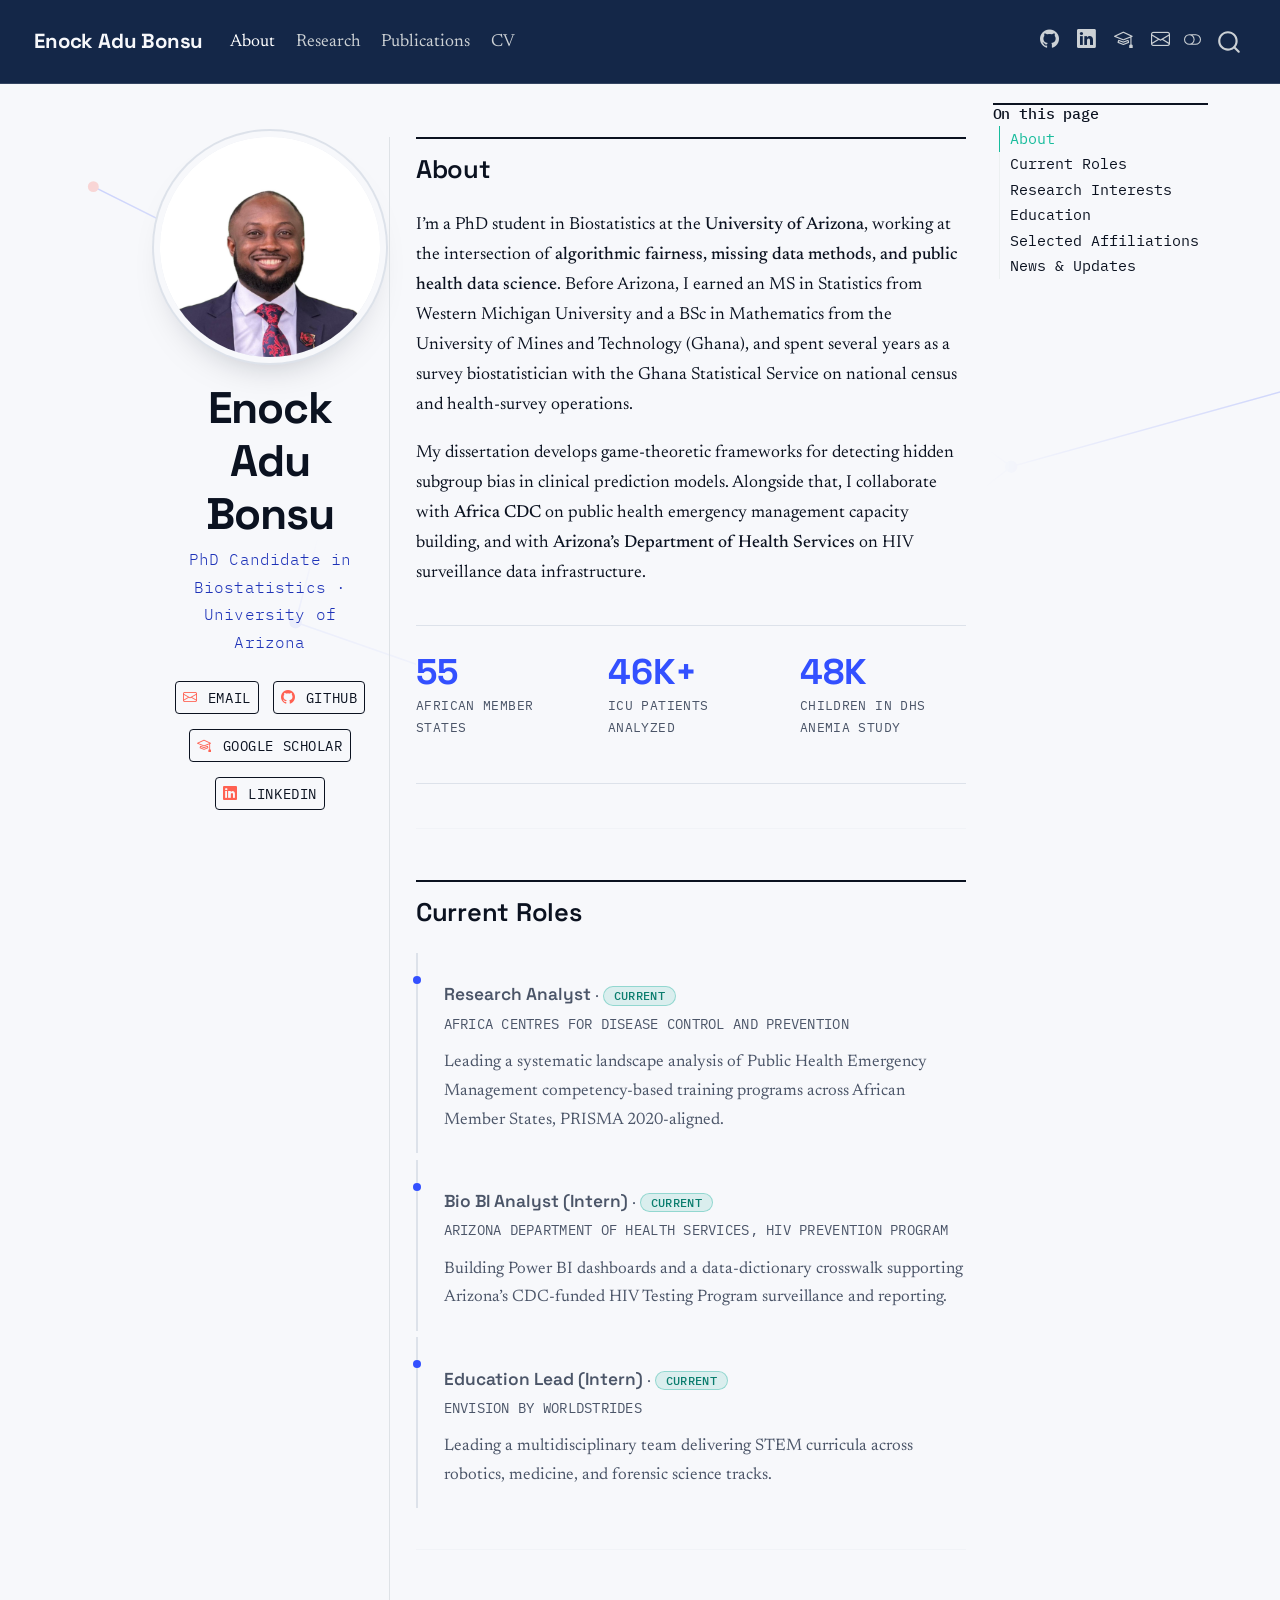
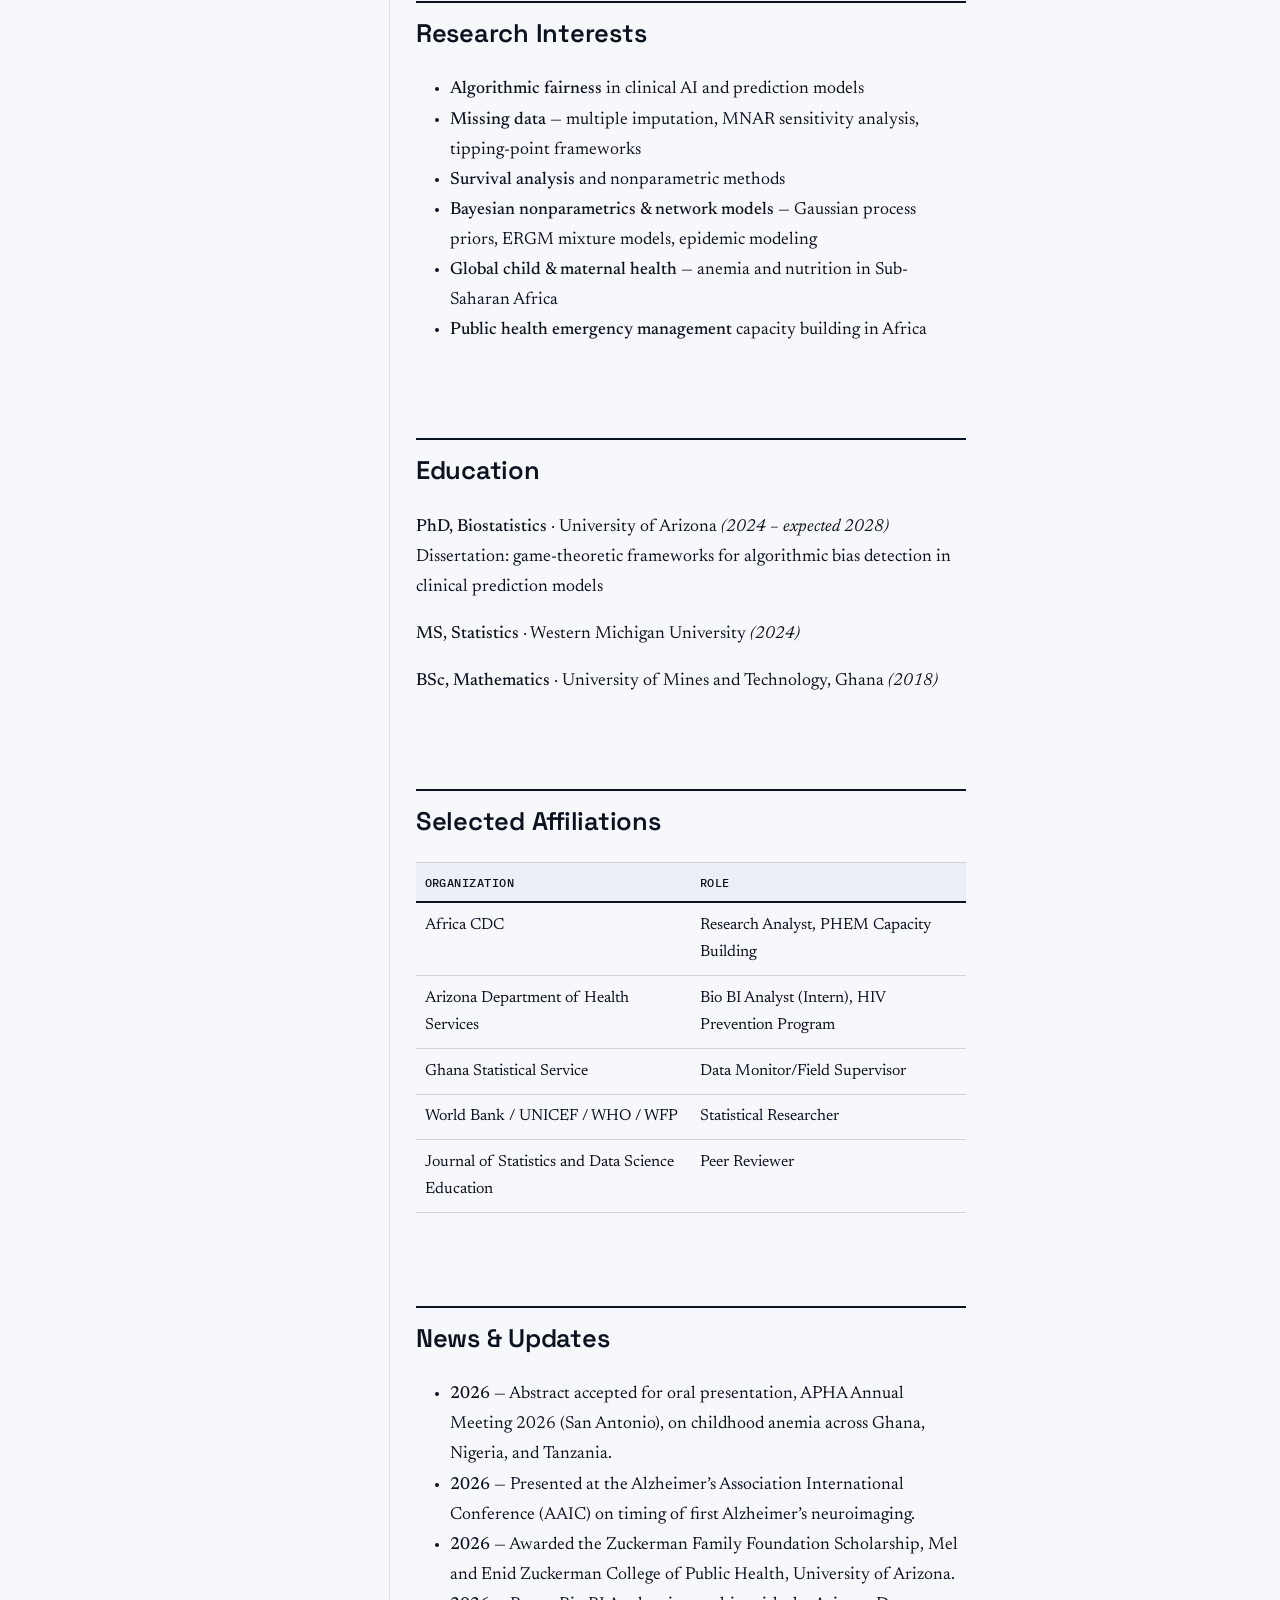
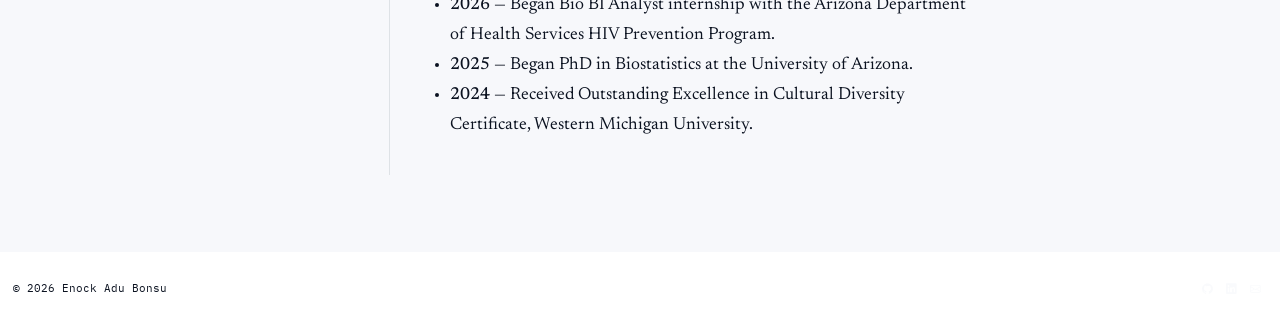
==== docs/index.html @ e566363c "Initial commit" ====
<!DOCTYPE html>
<html xmlns="http://www.w3.org/1999/xhtml" lang="en" xml:lang="en"><head>

<meta charset="utf-8">
<meta name="generator" content="quarto-1.8.25">

<meta name="viewport" content="width=device-width, initial-scale=1.0, user-scalable=yes">


<title>Enock Adu Bonsu</title>
<style>
code{white-space: pre-wrap;}
span.smallcaps{font-variant: small-caps;}
div.columns{display: flex; gap: min(4vw, 1.5em);}
div.column{flex: auto; overflow-x: auto;}
div.hanging-indent{margin-left: 1.5em; text-indent: -1.5em;}
ul.task-list{list-style: none;}
ul.task-list li input[type="checkbox"] {
  width: 0.8em;
  margin: 0 0.8em 0.2em -1em; /* quarto-specific, see https://github.com/quarto-dev/quarto-cli/issues/4556 */ 
  vertical-align: middle;
}
</style>


<script src="site_libs/quarto-nav/quarto-nav.js"></script>
<script src="site_libs/quarto-nav/headroom.min.js"></script>
<script src="site_libs/clipboard/clipboard.min.js"></script>
<script src="site_libs/quarto-search/autocomplete.umd.js"></script>
<script src="site_libs/quarto-search/fuse.min.js"></script>
<script src="site_libs/quarto-search/quarto-search.js"></script>
<meta name="quarto:offset" content="./">
<link href="./assets/favicon.png" rel="icon" type="image/png">
<script src="site_libs/quarto-html/quarto.js" type="module"></script>
<script src="site_libs/quarto-html/tabsets/tabsets.js" type="module"></script>
<script src="site_libs/quarto-html/axe/axe-check.js" type="module"></script>
<script src="site_libs/quarto-html/popper.min.js"></script>
<script src="site_libs/quarto-html/tippy.umd.min.js"></script>
<link href="site_libs/quarto-html/tippy.css" rel="stylesheet">
<link href="site_libs/quarto-html/quarto-syntax-highlighting-065a5179aebd64318d7ea99d77b64a9e.css" rel="stylesheet" class="quarto-color-scheme" id="quarto-text-highlighting-styles">
<link href="site_libs/quarto-html/quarto-syntax-highlighting-dark-969ddfa49e00a70eb3423444dbc81f6c.css" rel="stylesheet" class="quarto-color-scheme quarto-color-alternate" id="quarto-text-highlighting-styles">
<link href="site_libs/quarto-html/quarto-syntax-highlighting-065a5179aebd64318d7ea99d77b64a9e.css" rel="stylesheet" class="quarto-color-scheme-extra" id="quarto-text-highlighting-styles">
<script src="site_libs/bootstrap/bootstrap.min.js"></script>
<link href="site_libs/bootstrap/bootstrap-icons.css" rel="stylesheet">
<link href="site_libs/bootstrap/bootstrap-7c8793e99a21e081e2bb8d69993efb75.min.css" rel="stylesheet" append-hash="true" class="quarto-color-scheme" id="quarto-bootstrap" data-mode="light">
<link href="site_libs/bootstrap/bootstrap-dark-6c9d4b6e8397689ef559897df4fbe577.min.css" rel="stylesheet" append-hash="true" class="quarto-color-scheme quarto-color-alternate" id="quarto-bootstrap" data-mode="dark">
<link href="site_libs/bootstrap/bootstrap-7c8793e99a21e081e2bb8d69993efb75.min.css" rel="stylesheet" append-hash="true" class="quarto-color-scheme-extra" id="quarto-bootstrap" data-mode="light">
<script id="quarto-search-options" type="application/json">{
  "location": "navbar",
  "copy-button": false,
  "collapse-after": 3,
  "panel-placement": "end",
  "type": "overlay",
  "limit": 50,
  "keyboard-shortcut": [
    "f",
    "/",
    "s"
  ],
  "show-item-context": false,
  "language": {
    "search-no-results-text": "No results",
    "search-matching-documents-text": "matching documents",
    "search-copy-link-title": "Copy link to search",
    "search-hide-matches-text": "Hide additional matches",
    "search-more-match-text": "more match in this document",
    "search-more-matches-text": "more matches in this document",
    "search-clear-button-title": "Clear",
    "search-text-placeholder": "",
    "search-detached-cancel-button-title": "Cancel",
    "search-submit-button-title": "Submit",
    "search-label": "Search"
  }
}</script>


<link rel="stylesheet" href="styles.css">
</head>

<body class="nav-fixed quarto-light"><script id="quarto-html-before-body" type="application/javascript">
    const toggleBodyColorMode = (bsSheetEl) => {
      const mode = bsSheetEl.getAttribute("data-mode");
      const bodyEl = window.document.querySelector("body");
      if (mode === "dark") {
        bodyEl.classList.add("quarto-dark");
        bodyEl.classList.remove("quarto-light");
      } else {
        bodyEl.classList.add("quarto-light");
        bodyEl.classList.remove("quarto-dark");
      }
    }
    const toggleBodyColorPrimary = () => {
      const bsSheetEl = window.document.querySelector("link#quarto-bootstrap:not([rel=disabled-stylesheet])");
      if (bsSheetEl) {
        toggleBodyColorMode(bsSheetEl);
      }
    }
    const setColorSchemeToggle = (alternate) => {
      const toggles = window.document.querySelectorAll('.quarto-color-scheme-toggle');
      for (let i=0; i < toggles.length; i++) {
        const toggle = toggles[i];
        if (toggle) {
          if (alternate) {
            toggle.classList.add("alternate");
          } else {
            toggle.classList.remove("alternate");
          }
        }
      }
    };
    const toggleColorMode = (alternate) => {
      // Switch the stylesheets
      const primaryStylesheets = window.document.querySelectorAll('link.quarto-color-scheme:not(.quarto-color-alternate)');
      const alternateStylesheets = window.document.querySelectorAll('link.quarto-color-scheme.quarto-color-alternate');
      manageTransitions('#quarto-margin-sidebar .nav-link', false);
      if (alternate) {
        // note: dark is layered on light, we don't disable primary!
        enableStylesheet(alternateStylesheets);
        for (const sheetNode of alternateStylesheets) {
          if (sheetNode.id === "quarto-bootstrap") {
            toggleBodyColorMode(sheetNode);
          }
        }
      } else {
        disableStylesheet(alternateStylesheets);
        enableStylesheet(primaryStylesheets)
        toggleBodyColorPrimary();
      }
      manageTransitions('#quarto-margin-sidebar .nav-link', true);
      // Switch the toggles
      setColorSchemeToggle(alternate)
      // Hack to workaround the fact that safari doesn't
      // properly recolor the scrollbar when toggling (#1455)
      if (navigator.userAgent.indexOf('Safari') > 0 && navigator.userAgent.indexOf('Chrome') == -1) {
        manageTransitions("body", false);
        window.scrollTo(0, 1);
        setTimeout(() => {
          window.scrollTo(0, 0);
          manageTransitions("body", true);
        }, 40);
      }
    }
    const disableStylesheet = (stylesheets) => {
      for (let i=0; i < stylesheets.length; i++) {
        const stylesheet = stylesheets[i];
        stylesheet.rel = 'disabled-stylesheet';
      }
    }
    const enableStylesheet = (stylesheets) => {
      for (let i=0; i < stylesheets.length; i++) {
        const stylesheet = stylesheets[i];
        if(stylesheet.rel !== 'stylesheet') { // for Chrome, which will still FOUC without this check
          stylesheet.rel = 'stylesheet';
        }
      }
    }
    const manageTransitions = (selector, allowTransitions) => {
      const els = window.document.querySelectorAll(selector);
      for (let i=0; i < els.length; i++) {
        const el = els[i];
        if (allowTransitions) {
          el.classList.remove('notransition');
        } else {
          el.classList.add('notransition');
        }
      }
    }
    const isFileUrl = () => {
      return window.location.protocol === 'file:';
    }
    const hasAlternateSentinel = () => {
      let styleSentinel = getColorSchemeSentinel();
      if (styleSentinel !== null) {
        return styleSentinel === "alternate";
      } else {
        return false;
      }
    }
    const setStyleSentinel = (alternate) => {
      const value = alternate ? "alternate" : "default";
      if (!isFileUrl()) {
        window.localStorage.setItem("quarto-color-scheme", value);
      } else {
        localAlternateSentinel = value;
      }
    }
    const getColorSchemeSentinel = () => {
      if (!isFileUrl()) {
        const storageValue = window.localStorage.getItem("quarto-color-scheme");
        return storageValue != null ? storageValue : localAlternateSentinel;
      } else {
        return localAlternateSentinel;
      }
    }
    const toggleGiscusIfUsed = (isAlternate, darkModeDefault) => {
      const baseTheme = document.querySelector('#giscus-base-theme')?.value ?? 'light';
      const alternateTheme = document.querySelector('#giscus-alt-theme')?.value ?? 'dark';
      let newTheme = '';
      if(authorPrefersDark) {
        newTheme = isAlternate ? baseTheme : alternateTheme;
      } else {
        newTheme = isAlternate ? alternateTheme : baseTheme;
      }
      const changeGiscusTheme = () => {
        // From: https://github.com/giscus/giscus/issues/336
        const sendMessage = (message) => {
          const iframe = document.querySelector('iframe.giscus-frame');
          if (!iframe) return;
          iframe.contentWindow.postMessage({ giscus: message }, 'https://giscus.app');
        }
        sendMessage({
          setConfig: {
            theme: newTheme
          }
        });
      }
      const isGiscussLoaded = window.document.querySelector('iframe.giscus-frame') !== null;
      if (isGiscussLoaded) {
        changeGiscusTheme();
      }
    };
    const authorPrefersDark = false;
    const darkModeDefault = authorPrefersDark;
      document.querySelector('link#quarto-text-highlighting-styles.quarto-color-scheme-extra').rel = 'disabled-stylesheet';
      document.querySelector('link#quarto-bootstrap.quarto-color-scheme-extra').rel = 'disabled-stylesheet';
    let localAlternateSentinel = darkModeDefault ? 'alternate' : 'default';
    // Dark / light mode switch
    window.quartoToggleColorScheme = () => {
      // Read the current dark / light value
      let toAlternate = !hasAlternateSentinel();
      toggleColorMode(toAlternate);
      setStyleSentinel(toAlternate);
      toggleGiscusIfUsed(toAlternate, darkModeDefault);
      window.dispatchEvent(new Event('resize'));
    };
    // Switch to dark mode if need be
    if (hasAlternateSentinel()) {
      toggleColorMode(true);
    } else {
      toggleColorMode(false);
    }
  </script>

<div id="quarto-search-results"></div>
  <header id="quarto-header" class="headroom fixed-top">
    <nav class="navbar navbar-expand-lg " data-bs-theme="dark">
      <div class="navbar-container container-fluid">
      <div class="navbar-brand-container mx-auto">
    <a href="./index.html" class="navbar-brand navbar-brand-logo">
    </a>
    <a class="navbar-brand" href="./index.html">
    <span class="navbar-title">Enock Adu Bonsu</span>
    </a>
  </div>
            <div id="quarto-search" class="" title="Search"></div>
          <button class="navbar-toggler" type="button" data-bs-toggle="collapse" data-bs-target="#navbarCollapse" aria-controls="navbarCollapse" role="menu" aria-expanded="false" aria-label="Toggle navigation" onclick="if (window.quartoToggleHeadroom) { window.quartoToggleHeadroom(); }">
  <span class="navbar-toggler-icon"></span>
</button>
          <div class="collapse navbar-collapse" id="navbarCollapse">
            <ul class="navbar-nav navbar-nav-scroll me-auto">
  <li class="nav-item">
    <a class="nav-link active" href="./index.html" aria-current="page"> 
<span class="menu-text">About</span></a>
  </li>  
  <li class="nav-item">
    <a class="nav-link" href="./research.html"> 
<span class="menu-text">Research</span></a>
  </li>  
  <li class="nav-item">
    <a class="nav-link" href="./publications.html"> 
<span class="menu-text">Publications</span></a>
  </li>  
  <li class="nav-item">
    <a class="nav-link" href="./cv.html"> 
<span class="menu-text">CV</span></a>
  </li>  
</ul>
            <ul class="navbar-nav navbar-nav-scroll ms-auto">
  <li class="nav-item compact">
    <a class="nav-link" href="https://github.com/Enockadubonsu"> <i class="bi bi-github" role="img">
</i> 
<span class="menu-text"></span></a>
  </li>  
  <li class="nav-item compact">
    <a class="nav-link" href="https://www.linkedin.com/in/enock-adu-bonsu-0b2115161"> <i class="bi bi-linkedin" role="img">
</i> 
<span class="menu-text"></span></a>
  </li>  
  <li class="nav-item compact">
    <a class="nav-link" href="https://scholar.google.com/citations?user=bfxCKm0AAAAJ&amp;hl=en"> <i class="bi bi-mortarboard" role="img">
</i> 
<span class="menu-text"></span></a>
  </li>  
  <li class="nav-item compact">
    <a class="nav-link" href="mailto:enocka@arizona.edu"> <i class="bi bi-envelope" role="img">
</i> 
<span class="menu-text"></span></a>
  </li>  
</ul>
          </div> <!-- /navcollapse -->
            <div class="quarto-navbar-tools">
  <a href="" class="quarto-color-scheme-toggle quarto-navigation-tool  px-1" onclick="window.quartoToggleColorScheme(); return false;" title="Toggle dark mode"><i class="bi"></i></a>
</div>
      </div> <!-- /container-fluid -->
    </nav>
</header>
<!-- content -->
<div id="quarto-content" class="quarto-container page-columns page-rows-contents page-layout-article page-navbar">
<!-- sidebar -->
<!-- margin-sidebar -->
    <div id="quarto-margin-sidebar" class="sidebar margin-sidebar">
        <nav id="TOC" role="doc-toc" class="toc-active">
    <h2 id="toc-title">On this page</h2>
  <ul class="collapse">
  <li><a href="#about" id="toc-about" class="nav-link active" data-scroll-target="#about">About</a></li>
  <li><a href="#current-roles" id="toc-current-roles" class="nav-link" data-scroll-target="#current-roles">Current Roles</a></li>
  <li><a href="#research-interests" id="toc-research-interests" class="nav-link" data-scroll-target="#research-interests">Research Interests</a></li>
  <li><a href="#education" id="toc-education" class="nav-link" data-scroll-target="#education">Education</a></li>
  <li><a href="#selected-affiliations" id="toc-selected-affiliations" class="nav-link" data-scroll-target="#selected-affiliations">Selected Affiliations</a></li>
  <li><a href="#news-updates" id="toc-news-updates" class="nav-link" data-scroll-target="#news-updates">News &amp; Updates</a></li>
  </ul>
</nav>
    </div>
<!-- main -->
<div class="quarto-about-trestles">
  <div class="about-entity">
    <img src="assets/profile.png" class="about-image
  round " style="height: 20em; width: 20em;">
<header id="title-block-header" class="quarto-title-block default">
<div class="quarto-title">
<h1 class="title">Enock Adu Bonsu</h1>
<p class="subtitle lead">PhD Candidate in Biostatistics · University of Arizona</p>
</div>
<div class="quarto-title-meta">
  </div>
</header>
    <div class="about-links">
  <a href="mailto:enocka@arizona.edu" class="about-link" rel="" target="">
    <i class="bi bi-envelope"></i>
     <span class="about-link-text">Email</span>
  </a>
  <a href="https://github.com/Enockadubonsu" class="about-link" rel="" target="">
    <i class="bi bi-github"></i>
     <span class="about-link-text">GitHub</span>
  </a>
  <a href="https://scholar.google.com/citations?user=bfxCKm0AAAAJ&amp;hl=en" class="about-link" rel="" target="">
    <i class="bi bi-mortarboard"></i>
     <span class="about-link-text">Google Scholar</span>
  </a>
  <a href="https://www.linkedin.com/in/enock-adu-bonsu-0b2115161" class="about-link" rel="" target="">
    <i class="bi bi-linkedin"></i>
     <span class="about-link-text">LinkedIn</span>
  </a>
</div>
  </div>
  <div class="about-contents"><main class="content" id="quarto-document-content">


<section id="about" class="level2">
<h2 data-anchor-id="about">About</h2>
<p>I’m a PhD student in Biostatistics at the <strong>University of Arizona</strong>, working at the intersection of <strong>algorithmic fairness, missing data methods, and public health data science</strong>. Before Arizona, I earned an MS in Statistics from Western Michigan University and a BSc in Mathematics from the University of Mines and Technology (Ghana), and spent several years as a survey biostatistician with the Ghana Statistical Service on national census and health-survey operations.</p>
<p>My dissertation develops game-theoretic frameworks for detecting hidden subgroup bias in clinical prediction models. Alongside that, I collaborate with <strong>Africa CDC</strong> on public health emergency management capacity building, and with <strong>Arizona’s Department of Health Services</strong> on HIV surveillance data infrastructure.</p>
<div class="stat-strip">
<div class="stat">
<p><span class="stat-number">55</span> <span class="stat-label">African Member States</span></p>
</div>
<div class="stat">
<p><span class="stat-number">46K+</span> <span class="stat-label">ICU patients analyzed</span></p>
</div>
<div class="stat">
<p><span class="stat-number">48K</span> <span class="stat-label">children in DHS anemia study</span></p>
</div>
</div>
<hr>
</section>
<section id="current-roles" class="level2">
<h2 data-anchor-id="current-roles">Current Roles</h2>
<div class="role-card">
<p><span class="role-title">Research Analyst</span> · <span class="badge badge-live">current</span><br>
<span class="role-org">Africa Centres for Disease Control and Prevention</span></p>
<p>Leading a systematic landscape analysis of Public Health Emergency Management competency-based training programs across African Member States, PRISMA 2020-aligned.</p>
</div>
<div class="role-card">
<p><span class="role-title">Bio BI Analyst (Intern)</span> · <span class="badge badge-live">current</span><br>
<span class="role-org">Arizona Department of Health Services, HIV Prevention Program</span></p>
<p>Building Power BI dashboards and a data-dictionary crosswalk supporting Arizona’s CDC-funded HIV Testing Program surveillance and reporting.</p>
</div>
<div class="role-card">
<p><span class="role-title">Education Lead (Intern)</span> · <span class="badge badge-live">current</span><br>
<span class="role-org">Envision by WorldStrides</span></p>
<p>Leading a multidisciplinary team delivering STEM curricula across robotics, medicine, and forensic science tracks.</p>
</div>
<hr>
</section>
<section id="research-interests" class="level2">
<h2 data-anchor-id="research-interests">Research Interests</h2>
<ul>
<li><strong>Algorithmic fairness</strong> in clinical AI and prediction models</li>
<li><strong>Missing data</strong> — multiple imputation, MNAR sensitivity analysis, tipping-point frameworks</li>
<li><strong>Survival analysis</strong> and nonparametric methods</li>
<li><strong>Bayesian nonparametrics &amp; network models</strong> — Gaussian process priors, ERGM mixture models, epidemic modeling</li>
<li><strong>Global child &amp; maternal health</strong> — anemia and nutrition in Sub-Saharan Africa</li>
<li><strong>Public health emergency management</strong> capacity building in Africa</li>
</ul>
<hr>
</section>
<section id="education" class="level2">
<h2 data-anchor-id="education">Education</h2>
<p><strong>PhD, Biostatistics</strong> · University of Arizona <em>(2024 – expected 2028)</em><br>
Dissertation: game-theoretic frameworks for algorithmic bias detection in clinical prediction models</p>
<p><strong>MS, Statistics</strong> · Western Michigan University <em>(2024)</em></p>
<p><strong>BSc, Mathematics</strong> · University of Mines and Technology, Ghana <em>(2018)</em></p>
<hr>
</section>
<section id="selected-affiliations" class="level2">
<h2 data-anchor-id="selected-affiliations">Selected Affiliations</h2>
<table class="caption-top table">
<colgroup>
<col style="width: 50%">
<col style="width: 50%">
</colgroup>
<thead>
<tr class="header">
<th>Organization</th>
<th>Role</th>
</tr>
</thead>
<tbody>
<tr class="odd">
<td>Africa CDC</td>
<td>Research Analyst, PHEM Capacity Building</td>
</tr>
<tr class="even">
<td>Arizona Department of Health Services</td>
<td>Bio BI Analyst (Intern), HIV Prevention Program</td>
</tr>
<tr class="odd">
<td>Ghana Statistical Service</td>
<td>Data Monitor/Field Supervisor</td>
</tr>
<tr class="even">
<td>World Bank / UNICEF / WHO / WFP</td>
<td>Statistical Researcher</td>
</tr>
<tr class="odd">
<td>Journal of Statistics and Data Science Education</td>
<td>Peer Reviewer</td>
</tr>
</tbody>
</table>
<hr>
</section>
<section id="news-updates" class="level2">
<h2 data-anchor-id="news-updates">News &amp; Updates</h2>
<ul>
<li><strong>2026</strong> — Abstract accepted for oral presentation, APHA Annual Meeting 2026 (San Antonio), on childhood anemia across Ghana, Nigeria, and Tanzania.</li>
<li><strong>2026</strong> — Presented at the Alzheimer’s Association International Conference (AAIC) on timing of first Alzheimer’s neuroimaging.</li>
<li><strong>2026</strong> — Awarded the Zuckerman Family Foundation Scholarship, Mel and Enid Zuckerman College of Public Health, University of Arizona.</li>
<li><strong>2026</strong> — Began Bio BI Analyst internship with the Arizona Department of Health Services HIV Prevention Program.</li>
<li><strong>2025</strong> — Began PhD in Biostatistics at the University of Arizona.</li>
<li><strong>2024</strong> — Received Outstanding Excellence in Cultural Diversity Certificate, Western Michigan University.</li>
</ul>


</section>
</main></div>
</div>
 <!-- /main -->
<script id="quarto-html-after-body" type="application/javascript">
  window.document.addEventListener("DOMContentLoaded", function (event) {
    // Ensure there is a toggle, if there isn't float one in the top right
    if (window.document.querySelector('.quarto-color-scheme-toggle') === null) {
      const a = window.document.createElement('a');
      a.classList.add('top-right');
      a.classList.add('quarto-color-scheme-toggle');
      a.href = "";
      a.onclick = function() { try { window.quartoToggleColorScheme(); } catch {} return false; };
      const i = window.document.createElement("i");
      i.classList.add('bi');
      a.appendChild(i);
      window.document.body.appendChild(a);
    }
    setColorSchemeToggle(hasAlternateSentinel())
    const isCodeAnnotation = (el) => {
      for (const clz of el.classList) {
        if (clz.startsWith('code-annotation-')) {                     
          return true;
        }
      }
      return false;
    }
    const onCopySuccess = function(e) {
      // button target
      const button = e.trigger;
      // don't keep focus
      button.blur();
      // flash "checked"
      button.classList.add('code-copy-button-checked');
      var currentTitle = button.getAttribute("title");
      button.setAttribute("title", "Copied!");
      let tooltip;
      if (window.bootstrap) {
        button.setAttribute("data-bs-toggle", "tooltip");
        button.setAttribute("data-bs-placement", "left");
        button.setAttribute("data-bs-title", "Copied!");
        tooltip = new bootstrap.Tooltip(button, 
          { trigger: "manual", 
            customClass: "code-copy-button-tooltip",
            offset: [0, -8]});
        tooltip.show();    
      }
      setTimeout(function() {
        if (tooltip) {
          tooltip.hide();
          button.removeAttribute("data-bs-title");
          button.removeAttribute("data-bs-toggle");
          button.removeAttribute("data-bs-placement");
        }
        button.setAttribute("title", currentTitle);
        button.classList.remove('code-copy-button-checked');
      }, 1000);
      // clear code selection
      e.clearSelection();
    }
    const getTextToCopy = function(trigger) {
      const outerScaffold = trigger.parentElement.cloneNode(true);
      const codeEl = outerScaffold.querySelector('code');
      for (const childEl of codeEl.children) {
        if (isCodeAnnotation(childEl)) {
          childEl.remove();
        }
      }
      return codeEl.innerText;
    }
    const clipboard = new window.ClipboardJS('.code-copy-button:not([data-in-quarto-modal])', {
      text: getTextToCopy
    });
    clipboard.on('success', onCopySuccess);
    if (window.document.getElementById('quarto-embedded-source-code-modal')) {
      const clipboardModal = new window.ClipboardJS('.code-copy-button[data-in-quarto-modal]', {
        text: getTextToCopy,
        container: window.document.getElementById('quarto-embedded-source-code-modal')
      });
      clipboardModal.on('success', onCopySuccess);
    }
      var localhostRegex = new RegExp(/^(?:http|https):\/\/localhost\:?[0-9]*\//);
      var mailtoRegex = new RegExp(/^mailto:/);
        var filterRegex = new RegExp('/' + window.location.host + '/');
      var isInternal = (href) => {
          return filterRegex.test(href) || localhostRegex.test(href) || mailtoRegex.test(href);
      }
      // Inspect non-navigation links and adorn them if external
     var links = window.document.querySelectorAll('a[href]:not(.nav-link):not(.navbar-brand):not(.toc-action):not(.sidebar-link):not(.sidebar-item-toggle):not(.pagination-link):not(.no-external):not([aria-hidden]):not(.dropdown-item):not(.quarto-navigation-tool):not(.about-link)');
      for (var i=0; i<links.length; i++) {
        const link = links[i];
        if (!isInternal(link.href)) {
          // undo the damage that might have been done by quarto-nav.js in the case of
          // links that we want to consider external
          if (link.dataset.originalHref !== undefined) {
            link.href = link.dataset.originalHref;
          }
        }
      }
    function tippyHover(el, contentFn, onTriggerFn, onUntriggerFn) {
      const config = {
        allowHTML: true,
        maxWidth: 500,
        delay: 100,
        arrow: false,
        appendTo: function(el) {
            return el.parentElement;
        },
        interactive: true,
        interactiveBorder: 10,
        theme: 'quarto',
        placement: 'bottom-start',
      };
      if (contentFn) {
        config.content = contentFn;
      }
      if (onTriggerFn) {
        config.onTrigger = onTriggerFn;
      }
      if (onUntriggerFn) {
        config.onUntrigger = onUntriggerFn;
      }
      window.tippy(el, config); 
    }
    const noterefs = window.document.querySelectorAll('a[role="doc-noteref"]');
    for (var i=0; i<noterefs.length; i++) {
      const ref = noterefs[i];
      tippyHover(ref, function() {
        // use id or data attribute instead here
        let href = ref.getAttribute('data-footnote-href') || ref.getAttribute('href');
        try { href = new URL(href).hash; } catch {}
        const id = href.replace(/^#\/?/, "");
        const note = window.document.getElementById(id);
        if (note) {
          return note.innerHTML;
        } else {
          return "";
        }
      });
    }
    const xrefs = window.document.querySelectorAll('a.quarto-xref');
    const processXRef = (id, note) => {
      // Strip column container classes
      const stripColumnClz = (el) => {
        el.classList.remove("page-full", "page-columns");
        if (el.children) {
          for (const child of el.children) {
            stripColumnClz(child);
          }
        }
      }
      stripColumnClz(note)
      if (id === null || id.startsWith('sec-')) {
        // Special case sections, only their first couple elements
        const container = document.createElement("div");
        if (note.children && note.children.length > 2) {
          container.appendChild(note.children[0].cloneNode(true));
          for (let i = 1; i < note.children.length; i++) {
            const child = note.children[i];
            if (child.tagName === "P" && child.innerText === "") {
              continue;
            } else {
              container.appendChild(child.cloneNode(true));
              break;
            }
          }
          if (window.Quarto?.typesetMath) {
            window.Quarto.typesetMath(container);
          }
          return container.innerHTML
        } else {
          if (window.Quarto?.typesetMath) {
            window.Quarto.typesetMath(note);
          }
          return note.innerHTML;
        }
      } else {
        // Remove any anchor links if they are present
        const anchorLink = note.querySelector('a.anchorjs-link');
        if (anchorLink) {
          anchorLink.remove();
        }
        if (window.Quarto?.typesetMath) {
          window.Quarto.typesetMath(note);
        }
        if (note.classList.contains("callout")) {
          return note.outerHTML;
        } else {
          return note.innerHTML;
        }
      }
    }
    for (var i=0; i<xrefs.length; i++) {
      const xref = xrefs[i];
      tippyHover(xref, undefined, function(instance) {
        instance.disable();
        let url = xref.getAttribute('href');
        let hash = undefined; 
        if (url.startsWith('#')) {
          hash = url;
        } else {
          try { hash = new URL(url).hash; } catch {}
        }
        if (hash) {
          const id = hash.replace(/^#\/?/, "");
          const note = window.document.getElementById(id);
          if (note !== null) {
            try {
              const html = processXRef(id, note.cloneNode(true));
              instance.setContent(html);
            } finally {
              instance.enable();
              instance.show();
            }
          } else {
            // See if we can fetch this
            fetch(url.split('#')[0])
            .then(res => res.text())
            .then(html => {
              const parser = new DOMParser();
              const htmlDoc = parser.parseFromString(html, "text/html");
              const note = htmlDoc.getElementById(id);
              if (note !== null) {
                const html = processXRef(id, note);
                instance.setContent(html);
              } 
            }).finally(() => {
              instance.enable();
              instance.show();
            });
          }
        } else {
          // See if we can fetch a full url (with no hash to target)
          // This is a special case and we should probably do some content thinning / targeting
          fetch(url)
          .then(res => res.text())
          .then(html => {
            const parser = new DOMParser();
            const htmlDoc = parser.parseFromString(html, "text/html");
            const note = htmlDoc.querySelector('main.content');
            if (note !== null) {
              // This should only happen for chapter cross references
              // (since there is no id in the URL)
              // remove the first header
              if (note.children.length > 0 && note.children[0].tagName === "HEADER") {
                note.children[0].remove();
              }
              const html = processXRef(null, note);
              instance.setContent(html);
            } 
          }).finally(() => {
            instance.enable();
            instance.show();
          });
        }
      }, function(instance) {
      });
    }
        let selectedAnnoteEl;
        const selectorForAnnotation = ( cell, annotation) => {
          let cellAttr = 'data-code-cell="' + cell + '"';
          let lineAttr = 'data-code-annotation="' +  annotation + '"';
          const selector = 'span[' + cellAttr + '][' + lineAttr + ']';
          return selector;
        }
        const selectCodeLines = (annoteEl) => {
          const doc = window.document;
          const targetCell = annoteEl.getAttribute("data-target-cell");
          const targetAnnotation = annoteEl.getAttribute("data-target-annotation");
          const annoteSpan = window.document.querySelector(selectorForAnnotation(targetCell, targetAnnotation));
          const lines = annoteSpan.getAttribute("data-code-lines").split(",");
          const lineIds = lines.map((line) => {
            return targetCell + "-" + line;
          })
          let top = null;
          let height = null;
          let parent = null;
          if (lineIds.length > 0) {
              //compute the position of the single el (top and bottom and make a div)
              const el = window.document.getElementById(lineIds[0]);
              top = el.offsetTop;
              height = el.offsetHeight;
              parent = el.parentElement.parentElement;
            if (lineIds.length > 1) {
              const lastEl = window.document.getElementById(lineIds[lineIds.length - 1]);
              const bottom = lastEl.offsetTop + lastEl.offsetHeight;
              height = bottom - top;
            }
            if (top !== null && height !== null && parent !== null) {
              // cook up a div (if necessary) and position it 
              let div = window.document.getElementById("code-annotation-line-highlight");
              if (div === null) {
                div = window.document.createElement("div");
                div.setAttribute("id", "code-annotation-line-highlight");
                div.style.position = 'absolute';
                parent.appendChild(div);
              }
              div.style.top = top - 2 + "px";
              div.style.height = height + 4 + "px";
              div.style.left = 0;
              let gutterDiv = window.document.getElementById("code-annotation-line-highlight-gutter");
              if (gutterDiv === null) {
                gutterDiv = window.document.createElement("div");
                gutterDiv.setAttribute("id", "code-annotation-line-highlight-gutter");
                gutterDiv.style.position = 'absolute';
                const codeCell = window.document.getElementById(targetCell);
                const gutter = codeCell.querySelector('.code-annotation-gutter');
                gutter.appendChild(gutterDiv);
              }
              gutterDiv.style.top = top - 2 + "px";
              gutterDiv.style.height = height + 4 + "px";
            }
            selectedAnnoteEl = annoteEl;
          }
        };
        const unselectCodeLines = () => {
          const elementsIds = ["code-annotation-line-highlight", "code-annotation-line-highlight-gutter"];
          elementsIds.forEach((elId) => {
            const div = window.document.getElementById(elId);
            if (div) {
              div.remove();
            }
          });
          selectedAnnoteEl = undefined;
        };
          // Handle positioning of the toggle
      window.addEventListener(
        "resize",
        throttle(() => {
          elRect = undefined;
          if (selectedAnnoteEl) {
            selectCodeLines(selectedAnnoteEl);
          }
        }, 10)
      );
      function throttle(fn, ms) {
      let throttle = false;
      let timer;
        return (...args) => {
          if(!throttle) { // first call gets through
              fn.apply(this, args);
              throttle = true;
          } else { // all the others get throttled
              if(timer) clearTimeout(timer); // cancel #2
              timer = setTimeout(() => {
                fn.apply(this, args);
                timer = throttle = false;
              }, ms);
          }
        };
      }
        // Attach click handler to the DT
        const annoteDls = window.document.querySelectorAll('dt[data-target-cell]');
        for (const annoteDlNode of annoteDls) {
          annoteDlNode.addEventListener('click', (event) => {
            const clickedEl = event.target;
            if (clickedEl !== selectedAnnoteEl) {
              unselectCodeLines();
              const activeEl = window.document.querySelector('dt[data-target-cell].code-annotation-active');
              if (activeEl) {
                activeEl.classList.remove('code-annotation-active');
              }
              selectCodeLines(clickedEl);
              clickedEl.classList.add('code-annotation-active');
            } else {
              // Unselect the line
              unselectCodeLines();
              clickedEl.classList.remove('code-annotation-active');
            }
          });
        }
    const findCites = (el) => {
      const parentEl = el.parentElement;
      if (parentEl) {
        const cites = parentEl.dataset.cites;
        if (cites) {
          return {
            el,
            cites: cites.split(' ')
          };
        } else {
          return findCites(el.parentElement)
        }
      } else {
        return undefined;
      }
    };
    var bibliorefs = window.document.querySelectorAll('a[role="doc-biblioref"]');
    for (var i=0; i<bibliorefs.length; i++) {
      const ref = bibliorefs[i];
      const citeInfo = findCites(ref);
      if (citeInfo) {
        tippyHover(citeInfo.el, function() {
          var popup = window.document.createElement('div');
          citeInfo.cites.forEach(function(cite) {
            var citeDiv = window.document.createElement('div');
            citeDiv.classList.add('hanging-indent');
            citeDiv.classList.add('csl-entry');
            var biblioDiv = window.document.getElementById('ref-' + cite);
            if (biblioDiv) {
              citeDiv.innerHTML = biblioDiv.innerHTML;
            }
            popup.appendChild(citeDiv);
          });
          return popup.innerHTML;
        });
      }
    }
  });
  </script>
</div> <!-- /content -->
<footer class="footer">
  <div class="nav-footer">
    <div class="nav-footer-left">
<p>© 2026 Enock Adu Bonsu</p>
</div>   
    <div class="nav-footer-center">
      &nbsp;
    </div>
    <div class="nav-footer-right">
      <ul class="footer-items list-unstyled">
    <li class="nav-item compact">
    <a class="nav-link" href="https://github.com/Enockadubonsu">
      <i class="bi bi-github" role="img">
</i> 
    </a>
  </li>  
    <li class="nav-item compact">
    <a class="nav-link" href="https://www.linkedin.com/in/enock-adu-bonsu-0b2115161">
      <i class="bi bi-linkedin" role="img">
</i> 
    </a>
  </li>  
    <li class="nav-item compact">
    <a class="nav-link" href="mailto:enocka@arizona.edu">
      <i class="bi bi-envelope" role="img">
</i> 
    </a>
  </li>  
</ul>
    </div>
  </div>
</footer>




</body></html>
---- docs/site_libs/quarto-html/tippy.css ----
.tippy-box[data-animation=fade][data-state=hidden]{opacity:0}[data-tippy-root]{max-width:calc(100vw - 10px)}.tippy-box{position:relative;background-color:#333;color:#fff;border-radius:4px;font-size:14px;line-height:1.4;white-space:normal;outline:0;transition-property:transform,visibility,opacity}.tippy-box[data-placement^=top]>.tippy-arrow{bottom:0}.tippy-box[data-placement^=top]>.tippy-arrow:before{bottom:-7px;left:0;border-width:8px 8px 0;border-top-color:initial;transform-origin:center top}.tippy-box[data-placement^=bottom]>.tippy-arrow{top:0}.tippy-box[data-placement^=bottom]>.tippy-arrow:before{top:-7px;left:0;border-width:0 8px 8px;border-bottom-color:initial;transform-origin:center bottom}.tippy-box[data-placement^=left]>.tippy-arrow{right:0}.tippy-box[data-placement^=left]>.tippy-arrow:before{border-width:8px 0 8px 8px;border-left-color:initial;right:-7px;transform-origin:center left}.tippy-box[data-placement^=right]>.tippy-arrow{left:0}.tippy-box[data-placement^=right]>.tippy-arrow:before{left:-7px;border-width:8px 8px 8px 0;border-right-color:initial;transform-origin:center right}.tippy-box[data-inertia][data-state=visible]{transition-timing-function:cubic-bezier(.54,1.5,.38,1.11)}.tippy-arrow{width:16px;height:16px;color:#333}.tippy-arrow:before{content:"";position:absolute;border-color:transparent;border-style:solid}.tippy-content{position:relative;padding:5px 9px;z-index:1}
---- docs/site_libs/quarto-html/quarto-syntax-highlighting-065a5179aebd64318d7ea99d77b64a9e.css ----
/* quarto syntax highlight colors */
:root {
  --quarto-hl-al-color: #ff5555;
  --quarto-hl-an-color: #6a737d;
  --quarto-hl-at-color: #d73a49;
  --quarto-hl-bn-color: #005cc5;
  --quarto-hl-bu-color: #d73a49;
  --quarto-hl-ch-color: #032f62;
  --quarto-hl-co-color: #6a737d;
  --quarto-hl-cv-color: #6a737d;
  --quarto-hl-cn-color: #005cc5;
  --quarto-hl-cf-color: #d73a49;
  --quarto-hl-dt-color: #d73a49;
  --quarto-hl-dv-color: #005cc5;
  --quarto-hl-do-color: #6a737d;
  --quarto-hl-er-color: #ff5555;
  --quarto-hl-ex-color: #d73a49;
  --quarto-hl-fl-color: #005cc5;
  --quarto-hl-fu-color: #6f42c1;
  --quarto-hl-im-color: #032f62;
  --quarto-hl-in-color: #6a737d;
  --quarto-hl-kw-color: #d73a49;
  --quarto-hl-op-color: #24292e;
  --quarto-hl-pp-color: #d73a49;
  --quarto-hl-re-color: #6a737d;
  --quarto-hl-sc-color: #005cc5;
  --quarto-hl-ss-color: #032f62;
  --quarto-hl-st-color: #032f62;
  --quarto-hl-va-color: #e36209;
  --quarto-hl-vs-color: #032f62;
  --quarto-hl-wa-color: #ff5555;
}

/* other quarto variables */
:root {
  --quarto-font-monospace: SFMono-Regular, Menlo, Monaco, Consolas, "Liberation Mono", "Courier New", monospace;
}

/* syntax highlight based on Pandoc's rules */
pre > code.sourceCode > span {
  color: #24292e;
}

code.sourceCode > span {
  color: #24292e;
}

div.sourceCode,
div.sourceCode pre.sourceCode {
  color: #24292e;
}

/* Normal */
code span {
  color: #24292e;
}

/* Alert */
code span.al {
  font-weight: bold;
  color: #ff5555;
}

/* Annotation */
code span.an {
  color: #6a737d;
}

/* Attribute */
code span.at {
  color: #d73a49;
}

/* BaseN */
code span.bn {
  color: #005cc5;
}

/* BuiltIn */
code span.bu {
  color: #d73a49;
}

/* ControlFlow */
code span.cf {
  color: #d73a49;
}

/* Char */
code span.ch {
  color: #032f62;
}

/* Constant */
code span.cn {
  color: #005cc5;
}

/* Comment */
code span.co {
  color: #6a737d;
}

/* CommentVar */
code span.cv {
  color: #6a737d;
}

/* Documentation */
code span.do {
  color: #6a737d;
}

/* DataType */
code span.dt {
  color: #d73a49;
}

/* DecVal */
code span.dv {
  color: #005cc5;
}

/* Error */
code span.er {
  color: #ff5555;
  text-decoration: underline;
}

/* Extension */
code span.ex {
  font-weight: bold;
  color: #d73a49;
}

/* Float */
code span.fl {
  color: #005cc5;
}

/* Function */
code span.fu {
  color: #6f42c1;
}

/* Import */
code span.im {
  color: #032f62;
}

/* Information */
code span.in {
  color: #6a737d;
}

/* Keyword */
code span.kw {
  color: #d73a49;
}

/* Operator */
code span.op {
  color: #24292e;
}

/* Preprocessor */
code span.pp {
  color: #d73a49;
}

/* RegionMarker */
code span.re {
  color: #6a737d;
}

/* SpecialChar */
code span.sc {
  color: #005cc5;
}

/* SpecialString */
code span.ss {
  color: #032f62;
}

/* String */
code span.st {
  color: #032f62;
}

/* Variable */
code span.va {
  color: #e36209;
}

/* VerbatimString */
code span.vs {
  color: #032f62;
}

/* Warning */
code span.wa {
  color: #ff5555;
}

.prevent-inlining {
  content: "</";
}

/*# sourceMappingURL=767c16492b53e35a6b314e0e4dac6d26.css.map */
---- docs/site_libs/quarto-html/quarto-syntax-highlighting-dark-969ddfa49e00a70eb3423444dbc81f6c.css ----
/* quarto syntax highlight colors */
:root {
  --quarto-hl-al-color: #ff5555;
  --quarto-hl-an-color: #6a737d;
  --quarto-hl-at-color: #f97583;
  --quarto-hl-bn-color: #79b8ff;
  --quarto-hl-bu-color: #f97583;
  --quarto-hl-ch-color: #9ecbff;
  --quarto-hl-co-color: #6a737d;
  --quarto-hl-cv-color: #6a737d;
  --quarto-hl-cn-color: #79b8ff;
  --quarto-hl-cf-color: #f97583;
  --quarto-hl-dt-color: #f97583;
  --quarto-hl-dv-color: #79b8ff;
  --quarto-hl-do-color: #6a737d;
  --quarto-hl-er-color: #ff5555;
  --quarto-hl-ex-color: #f97583;
  --quarto-hl-fl-color: #79b8ff;
  --quarto-hl-fu-color: #b392f0;
  --quarto-hl-im-color: #9ecbff;
  --quarto-hl-in-color: #6a737d;
  --quarto-hl-kw-color: #f97583;
  --quarto-hl-op-color: #e1e4e8;
  --quarto-hl-pp-color: #f97583;
  --quarto-hl-re-color: #6a737d;
  --quarto-hl-sc-color: #79b8ff;
  --quarto-hl-ss-color: #9ecbff;
  --quarto-hl-st-color: #9ecbff;
  --quarto-hl-va-color: #ffab70;
  --quarto-hl-vs-color: #9ecbff;
  --quarto-hl-wa-color: #ff5555;
}

/* other quarto variables */
:root {
  --quarto-font-monospace: SFMono-Regular, Menlo, Monaco, Consolas, "Liberation Mono", "Courier New", monospace;
}

/* syntax highlight based on Pandoc's rules */
pre > code.sourceCode > span {
  color: #e1e4e8;
}

code.sourceCode > span {
  color: #e1e4e8;
}

div.sourceCode,
div.sourceCode pre.sourceCode {
  color: #e1e4e8;
}

/* Normal */
code span {
  color: #e1e4e8;
}

/* Alert */
code span.al {
  font-weight: bold;
  color: #ff5555;
}

/* Annotation */
code span.an {
  color: #6a737d;
}

/* Attribute */
code span.at {
  color: #f97583;
}

/* BaseN */
code span.bn {
  color: #79b8ff;
}

/* BuiltIn */
code span.bu {
  color: #f97583;
}

/* ControlFlow */
code span.cf {
  color: #f97583;
}

/* Char */
code span.ch {
  color: #9ecbff;
}

/* Constant */
code span.cn {
  color: #79b8ff;
}

/* Comment */
code span.co {
  color: #6a737d;
}

/* CommentVar */
code span.cv {
  color: #6a737d;
}

/* Documentation */
code span.do {
  color: #6a737d;
}

/* DataType */
code span.dt {
  color: #f97583;
}

/* DecVal */
code span.dv {
  color: #79b8ff;
}

/* Error */
code span.er {
  color: #ff5555;
  text-decoration: underline;
}

/* Extension */
code span.ex {
  font-weight: bold;
  color: #f97583;
}

/* Float */
code span.fl {
  color: #79b8ff;
}

/* Function */
code span.fu {
  color: #b392f0;
}

/* Import */
code span.im {
  color: #9ecbff;
}

/* Information */
code span.in {
  color: #6a737d;
}

/* Keyword */
code span.kw {
  color: #f97583;
}

/* Operator */
code span.op {
  color: #e1e4e8;
}

/* Preprocessor */
code span.pp {
  color: #f97583;
}

/* RegionMarker */
code span.re {
  color: #6a737d;
}

/* SpecialChar */
code span.sc {
  color: #79b8ff;
}

/* SpecialString */
code span.ss {
  color: #9ecbff;
}

/* String */
code span.st {
  color: #9ecbff;
}

/* Variable */
code span.va {
  color: #ffab70;
}

/* VerbatimString */
code span.vs {
  color: #9ecbff;
}

/* Warning */
code span.wa {
  color: #ff5555;
}

.prevent-inlining {
  content: "</";
}

/*# sourceMappingURL=b98e16a10f074dfcb10fa0db2f9c9e30.css.map */
---- docs/site_libs/quarto-html/quarto-syntax-highlighting-065a5179aebd64318d7ea99d77b64a9e.css ----
/* quarto syntax highlight colors */
:root {
  --quarto-hl-al-color: #ff5555;
  --quarto-hl-an-color: #6a737d;
  --quarto-hl-at-color: #d73a49;
  --quarto-hl-bn-color: #005cc5;
  --quarto-hl-bu-color: #d73a49;
  --quarto-hl-ch-color: #032f62;
  --quarto-hl-co-color: #6a737d;
  --quarto-hl-cv-color: #6a737d;
  --quarto-hl-cn-color: #005cc5;
  --quarto-hl-cf-color: #d73a49;
  --quarto-hl-dt-color: #d73a49;
  --quarto-hl-dv-color: #005cc5;
  --quarto-hl-do-color: #6a737d;
  --quarto-hl-er-color: #ff5555;
  --quarto-hl-ex-color: #d73a49;
  --quarto-hl-fl-color: #005cc5;
  --quarto-hl-fu-color: #6f42c1;
  --quarto-hl-im-color: #032f62;
  --quarto-hl-in-color: #6a737d;
  --quarto-hl-kw-color: #d73a49;
  --quarto-hl-op-color: #24292e;
  --quarto-hl-pp-color: #d73a49;
  --quarto-hl-re-color: #6a737d;
  --quarto-hl-sc-color: #005cc5;
  --quarto-hl-ss-color: #032f62;
  --quarto-hl-st-color: #032f62;
  --quarto-hl-va-color: #e36209;
  --quarto-hl-vs-color: #032f62;
  --quarto-hl-wa-color: #ff5555;
}

/* other quarto variables */
:root {
  --quarto-font-monospace: SFMono-Regular, Menlo, Monaco, Consolas, "Liberation Mono", "Courier New", monospace;
}

/* syntax highlight based on Pandoc's rules */
pre > code.sourceCode > span {
  color: #24292e;
}

code.sourceCode > span {
  color: #24292e;
}

div.sourceCode,
div.sourceCode pre.sourceCode {
  color: #24292e;
}

/* Normal */
code span {
  color: #24292e;
}

/* Alert */
code span.al {
  font-weight: bold;
  color: #ff5555;
}

/* Annotation */
code span.an {
  color: #6a737d;
}

/* Attribute */
code span.at {
  color: #d73a49;
}

/* BaseN */
code span.bn {
  color: #005cc5;
}

/* BuiltIn */
code span.bu {
  color: #d73a49;
}

/* ControlFlow */
code span.cf {
  color: #d73a49;
}

/* Char */
code span.ch {
  color: #032f62;
}

/* Constant */
code span.cn {
  color: #005cc5;
}

/* Comment */
code span.co {
  color: #6a737d;
}

/* CommentVar */
code span.cv {
  color: #6a737d;
}

/* Documentation */
code span.do {
  color: #6a737d;
}

/* DataType */
code span.dt {
  color: #d73a49;
}

/* DecVal */
code span.dv {
  color: #005cc5;
}

/* Error */
code span.er {
  color: #ff5555;
  text-decoration: underline;
}

/* Extension */
code span.ex {
  font-weight: bold;
  color: #d73a49;
}

/* Float */
code span.fl {
  color: #005cc5;
}

/* Function */
code span.fu {
  color: #6f42c1;
}

/* Import */
code span.im {
  color: #032f62;
}

/* Information */
code span.in {
  color: #6a737d;
}

/* Keyword */
code span.kw {
  color: #d73a49;
}

/* Operator */
code span.op {
  color: #24292e;
}

/* Preprocessor */
code span.pp {
  color: #d73a49;
}

/* RegionMarker */
code span.re {
  color: #6a737d;
}

/* SpecialChar */
code span.sc {
  color: #005cc5;
}

/* SpecialString */
code span.ss {
  color: #032f62;
}

/* String */
code span.st {
  color: #032f62;
}

/* Variable */
code span.va {
  color: #e36209;
}

/* VerbatimString */
code span.vs {
  color: #032f62;
}

/* Warning */
code span.wa {
  color: #ff5555;
}

.prevent-inlining {
  content: "</";
}

/*# sourceMappingURL=767c16492b53e35a6b314e0e4dac6d26.css.map */
---- docs/styles.css ----
/* ============================================================
   Enock Adu Bonsu — Academic Website
   Design system: "network" — statistical rigor meets public-health
   reach. Node/edge motif nods to the ERGM & epidemic-network work;
   mono data labels nod to the applied-statistics side of the work.
   ============================================================ */

@import url('https://fonts.googleapis.com/css2?family=Space+Grotesk:wght@400;500;600;700&family=Newsreader:ital,opsz,wght@0,6..72,400;0,6..72,500;1,6..72,400&family=IBM+Plex+Mono:wght@400;500&display=swap');

:root {
  --ink:        #0B1220;
  --ink-soft:   #4B5568;
  --paper:      #F7F8FB;
  --paper-alt:  #ECEFF5;
  --line:       #DDE2EA;
  --line-dark:  rgba(247, 248, 251, 0.14);
  --indigo:     #3350FF;
  --indigo-dk:  #1E33B8;
  --coral:      #FF6152;
  --teal:       #0EA894;
  /* Navbar / footer band — kept separate from --ink (body text color)
     so it can be retuned independently. Change this one value to
     shift the whole top/bottom band to a different navy, slate, etc. */
  --navy:       #142748;
  --navy-soft:  rgba(247, 248, 251, 0.72);
  --font-display: 'Space Grotesk', 'Helvetica Neue', Arial, sans-serif;
  --font-body:    'Newsreader', Georgia, 'Times New Roman', serif;
  --font-mono:    'IBM Plex Mono', 'SFMono-Regular', Menlo, monospace;
}

/* ---------- Base ---------- */
body {
  font-family: var(--font-body);
  font-size: 17.5px;
  line-height: 1.72;
  color: var(--ink);
  background-color: var(--paper);
  position: relative;
}

/* Faint fixed network-node watermark — pushed to the page margins only.
   The radial mask fades it out over the content column so it no longer
   crosses directly over text, the photo, or headings; it now reads as
   a quiet edge texture instead of literal lines through the page. */
body::before {
  content: "";
  position: fixed;
  inset: 0;
  z-index: -1;
  pointer-events: none;
  opacity: 0.28;
  background-image: url("data:image/svg+xml,%3Csvg xmlns='http://www.w3.org/2000/svg' width='900' height='900' viewBox='0 0 900 900'%3E%3Cg fill='none' stroke='%233350FF' stroke-width='1'%3E%3Cline x1='60' y1='120' x2='240' y2='210' /%3E%3Cline x1='240' y1='210' x2='190' y2='400' /%3E%3Cline x1='240' y1='210' x2='460' y2='160' /%3E%3Cline x1='460' y1='160' x2='650' y2='300' /%3E%3Cline x1='190' y1='400' x2='420' y2='480' /%3E%3Cline x1='420' y1='480' x2='650' y2='300' /%3E%3Cline x1='650' y1='300' x2='830' y2='250' /%3E%3Cline x1='420' y1='480' x2='560' y2='680' /%3E%3Cline x1='560' y1='680' x2='780' y2='720' /%3E%3Cline x1='120' y1='650' x2='330' y2='600' /%3E%3Cline x1='330' y1='600' x2='420' y2='480' /%3E%3C/g%3E%3Cg fill='%23FF6152'%3E%3Ccircle cx='60' cy='120' r='3.5'/%3E%3Ccircle cx='830' cy='250' r='3.5'/%3E%3Ccircle cx='780' cy='720' r='3.5'/%3E%3Ccircle cx='120' cy='650' r='3.5'/%3E%3C/g%3E%3Cg fill='%233350FF'%3E%3Ccircle cx='240' cy='210' r='4'/%3E%3Ccircle cx='460' cy='160' r='4'/%3E%3Ccircle cx='190' cy='400' r='4'/%3E%3Ccircle cx='650' cy='300' r='4'/%3E%3Ccircle cx='420' cy='480' r='4'/%3E%3Ccircle cx='560' cy='680' r='4'/%3E%3Ccircle cx='330' cy='600' r='4'/%3E%3C/g%3E%3C/svg%3E");
  background-repeat: repeat;
  background-size: 1400px 1400px;
  -webkit-mask-image: radial-gradient(ellipse 60% 55% at center, transparent 45%, black 100%);
          mask-image: radial-gradient(ellipse 60% 55% at center, transparent 45%, black 100%);
}

main#quarto-document-content {
  background-color: var(--paper);
}

h1, h2, h3, h4 {
  font-family: var(--font-display);
  font-weight: 600;
  letter-spacing: -0.01em;
  color: var(--ink);
}

h1.title {
  font-size: 2.6rem;
  font-weight: 700;
  letter-spacing: -0.02em;
}

h2 {
  font-size: 1.5rem;
  margin-top: 3rem;
  padding-top: 0.25rem;
  border-top: 2px solid var(--ink);
  padding-top: 0.9rem;
}

h3 {
  font-size: 1.12rem;
  font-weight: 600;
  color: var(--indigo-dk);
}

p, li {
  color: var(--ink);
}

strong {
  font-weight: 500;
  color: var(--ink);
}

/* Eyebrow / kicker text used above headings */
.eyebrow {
  display: block;
  font-family: var(--font-mono);
  font-size: 0.72rem;
  letter-spacing: 0.14em;
  text-transform: uppercase;
  color: var(--coral);
  margin-bottom: 0.35rem;
}

/* ---------- Navbar ---------- */
.navbar {
  background-color: var(--navy) !important;
  border-bottom: 1px solid var(--line-dark);
}

.navbar-brand {
  font-family: var(--font-display);
  font-size: 1.2rem;
  font-weight: 700;
  color: #F7F8FB !important;
  letter-spacing: -0.01em;
}

.navbar-dark .navbar-nav .nav-link {
  font-family: var(--font-mono);
  font-size: 0.82rem;
  letter-spacing: 0.03em;
  text-transform: uppercase;
  color: rgba(247, 248, 251, 0.75) !important;
  padding: 0.5rem 0.9rem !important;
  position: relative;
  transition: color 0.15s ease;
}

.navbar-dark .navbar-nav .nav-link:hover,
.navbar-dark .navbar-nav .nav-link.active {
  color: #ffffff !important;
}

.navbar-dark .navbar-nav .nav-link.active::after {
  content: "";
  position: absolute;
  left: 0.9rem;
  right: 0.9rem;
  bottom: 0.2rem;
  height: 2px;
  background: var(--coral);
}

.navbar-dark .navbar-nav .nav-link:hover {
  text-decoration: none;
}

.navbar-dark .navbar-toggler {
  border-color: var(--line-dark);
}

/* ---------- About / hero (trestles) ---------- */

/* Quarto's trestles template is flex-based under the hood (not grid) —
   the previous version of this rule forced `display: grid` on the
   container, which broke that flex sizing entirely and let the image
   grow to its natural (larger) size instead of shrinking. This version
   works with the existing flex layout instead of replacing it: just
   cap how much horizontal space the image/name/links column can take,
   and let the text column absorb the rest. */
.quarto-about-trestles {
  padding-top: 1.5rem;
}

.quarto-about-trestles .about-entity {
  flex: 0 0 220px;
  max-width: 220px;
  border-right: none;
  padding-right: 0;
}

.quarto-about-trestles .about-entity img.about-image,
.quarto-about-trestles .about-image,
.quarto-about-trestles .about-entity img {
  width: 220px !important;
  height: 220px !important;
  max-width: 220px !important;
  object-fit: cover !important;
  object-position: center top !important;
}

.quarto-about-trestles .about-contents {
  flex: 1 1 auto;
  min-width: 0;
  padding-left: 1rem;
}

.quarto-about-trestles .about-image {
  border-radius: 50%;
  box-shadow: 0 0 0 6px var(--paper), 0 0 0 8px var(--line), 0 20px 40px -20px rgba(11, 18, 32, 0.35);
}

.about-links .about-link {
  border: 1.5px solid var(--ink);
  border-radius: 999px;
  font-family: var(--font-mono);
  font-size: 0.78rem;
  text-transform: uppercase;
  letter-spacing: 0.04em;
  color: var(--ink) !important;
  transition: all 0.15s ease;
}

.about-links .about-link:hover {
  background-color: var(--ink);
  color: var(--paper) !important;
}

.about-links .about-link i {
  color: var(--coral);
}

.about-links .about-link:hover i {
  color: var(--coral);
}

/* subtitle under name on About */
p.subtitle {
  font-family: var(--font-mono);
  font-size: 0.95rem;
  color: var(--indigo-dk);
  letter-spacing: 0.01em;
}

/* ---------- Stat strip (used on About page) ---------- */
.stat-strip {
  display: grid;
  grid-template-columns: repeat(auto-fit, minmax(140px, 1fr));
  gap: 1.5rem;
  margin: 2.2rem 0 2.6rem;
  padding: 1.6rem 0;
  border-top: 1px solid var(--line);
  border-bottom: 1px solid var(--line);
}

.stat {
  text-align: left;
}

.stat .stat-number {
  display: block;
  font-family: var(--font-display);
  font-weight: 700;
  font-size: 2.1rem;
  color: var(--indigo);
  line-height: 1;
}

.stat .stat-label {
  display: block;
  margin-top: 0.35rem;
  font-family: var(--font-mono);
  font-size: 0.74rem;
  letter-spacing: 0.03em;
  text-transform: uppercase;
  color: var(--ink-soft);
}

/* ---------- Role / timeline cards ---------- */
.role-card {
  position: relative;
  padding: 1.1rem 0 1.1rem 1.5rem;
  border-left: 2px solid var(--line);
  margin-bottom: 0.4rem;
}

.role-card::before {
  content: "";
  position: absolute;
  left: -5px;
  top: 1.35rem;
  width: 8px;
  height: 8px;
  border-radius: 50%;
  background: var(--indigo);
}

.role-card .role-title {
  font-family: var(--font-display);
  font-weight: 600;
  font-size: 1.02rem;
  margin-bottom: 0.15rem;
}

.role-card .role-org {
  font-family: var(--font-mono);
  font-size: 0.8rem;
  color: var(--ink-soft);
  text-transform: uppercase;
  letter-spacing: 0.02em;
}

.role-card p {
  margin-top: 0.5rem;
  margin-bottom: 0;
  font-size: 0.98rem;
  color: var(--ink-soft);
}

/* ---------- Badges / status pills ---------- */
.badge {
  font-family: var(--font-mono);
  font-size: 0.68rem;
  padding: 3px 10px;
  border-radius: 20px;
  font-weight: 500;
  letter-spacing: 0.03em;
  text-transform: uppercase;
}

.badge-secondary {
  background: var(--paper-alt);
  color: var(--ink-soft);
  border: 1px solid var(--line);
}

.badge-live {
  background: rgba(14, 168, 148, 0.12);
  color: #0a7d6e;
  border: 1px solid rgba(14, 168, 148, 0.35);
}

.badge-accent {
  background: rgba(255, 97, 82, 0.12);
  color: #c8402f;
  border: 1px solid rgba(255, 97, 82, 0.3);
}

/* ---------- Callouts (publications) ---------- */
.callout {
  border-radius: 4px;
  margin-bottom: 1.6rem;
  border: 1px solid var(--line);
  background-color: #ffffff;
}

.callout.callout-note {
  border-left: 3px solid var(--indigo);
}

.callout-title-container {
  font-family: var(--font-display);
}

/* ---------- Buttons ---------- */
.btn-primary {
  background-color: var(--indigo);
  border-color: var(--indigo);
  color: white;
  padding: 8px 22px;
  border-radius: 4px;
  font-family: var(--font-mono);
  font-size: 0.82rem;
  letter-spacing: 0.03em;
  text-transform: uppercase;
  transition: all 0.15s ease;
}
.btn-primary:hover {
  background-color: var(--indigo-dk);
  border-color: var(--indigo-dk);
  color: white;
  transform: translateY(-1px);
}

/* ---------- Tables ---------- */
table {
  font-size: 0.94rem;
}
thead {
  background-color: var(--paper-alt);
}
thead th {
  font-family: var(--font-mono);
  font-size: 0.72rem;
  text-transform: uppercase;
  letter-spacing: 0.04em;
  color: var(--ink-soft);
  font-weight: 500;
  border-bottom: 2px solid var(--ink) !important;
}

/* ---------- Section divider (network-node style, replaces plain hr) ---------- */
hr {
  border: none;
  height: 1px;
  background: var(--line);
  margin: 2.4rem 0;
}

.node-divider {
  display: flex;
  align-items: center;
  gap: 0.5rem;
  margin: 2.6rem 0;
}
.node-divider::before,
.node-divider::after {
  content: "";
  flex: 1;
  height: 1px;
  background: var(--line);
}
.node-divider span {
  width: 6px;
  height: 6px;
  border-radius: 50%;
  background: var(--coral);
  display: inline-block;
}

/* ---------- Footer ---------- */
.page-footer {
  background-color: var(--navy);
  color: var(--navy-soft);
  margin-top: 4rem;
}
.nav-footer {
  font-family: var(--font-mono);
  font-size: 0.76rem;
  color: rgba(247, 248, 251, 0.55);
  border-top: none;
  padding-top: 1.4rem;
}
.nav-footer a {
  color: rgba(247, 248, 251, 0.75);
}
.nav-footer a:hover {
  color: #ffffff;
}

/* ---------- Links ---------- */
a {
  color: var(--indigo);
  text-decoration: none;
}
a:hover {
  color: var(--indigo-dk);
  text-decoration: underline;
  text-decoration-color: var(--coral);
}

/* ---------- Code / TOC ---------- */
#TOC {
  font-family: var(--font-mono);
  font-size: 0.85rem;
}

/* ---------- Dark mode overrides ----------
   Quarto puts the `quarto-dark` class directly on <body> when the
   theme toggle is switched — so the selector must be `body.quarto-dark`,
   not `.quarto-dark body` (that was matching a body nested inside some
   other element with the class, which never happens — the previous
   version of this file had that bug and none of these rules ever fired). */
body.quarto-dark {
  --paper: #0B1220;
  --paper-alt: #141d33;
  --ink: #F1F3F8;
  --ink-soft: #A8B0C0;
  --line: #263151;
  background-color: var(--paper);
}
body.quarto-dark::before {
  opacity: 0.22;
}
body.quarto-dark .navbar,
body.quarto-dark .page-footer {
  background-color: #0B1220 !important;
}
body.quarto-dark h1,
body.quarto-dark h2,
body.quarto-dark h3,
body.quarto-dark h4 {
  color: #F1F3F8;
}
body.quarto-dark h2 {
  border-top-color: #F1F3F8;
}
body.quarto-dark a {
  color: #7B93FF;
}
body.quarto-dark a:hover {
  color: #A9B9FF;
}
body.quarto-dark .about-links .about-link {
  border-color: #F1F3F8;
  color: #F1F3F8 !important;
}
body.quarto-dark .about-links .about-link:hover {
  background-color: #F1F3F8;
  color: var(--ink) !important;
}
body.quarto-dark .callout.callout-note {
  background-color: #141d33;
}
body.quarto-dark thead {
  background-color: #141d33;
}
body.quarto-dark .stat-strip,
body.quarto-dark table {
  border-color: var(--line);
}

/* ---------- Responsive ---------- */
@media (max-width: 767px) {
  h1.title { font-size: 2rem; }
  .stat-strip { grid-template-columns: repeat(2, 1fr); }
  body { font-size: 16.5px; }
  .quarto-about-trestles {
    flex-direction: column;
  }
  .quarto-about-trestles .about-entity {
    flex-basis: auto;
    max-width: 100%;
  }
  .quarto-about-trestles .about-entity img.about-image,
  .quarto-about-trestles .about-image {
    max-width: 220px;
  }
}

/* ---------- Reduced motion ---------- */
@media (prefers-reduced-motion: reduce) {
  .btn-primary:hover { transform: none; }
  * { transition: none !important; }
}

/* ---------- Focus visibility ---------- */
a:focus-visible,
.btn:focus-visible,
.nav-link:focus-visible {
  outline: 2px solid var(--coral);
  outline-offset: 2px;
}
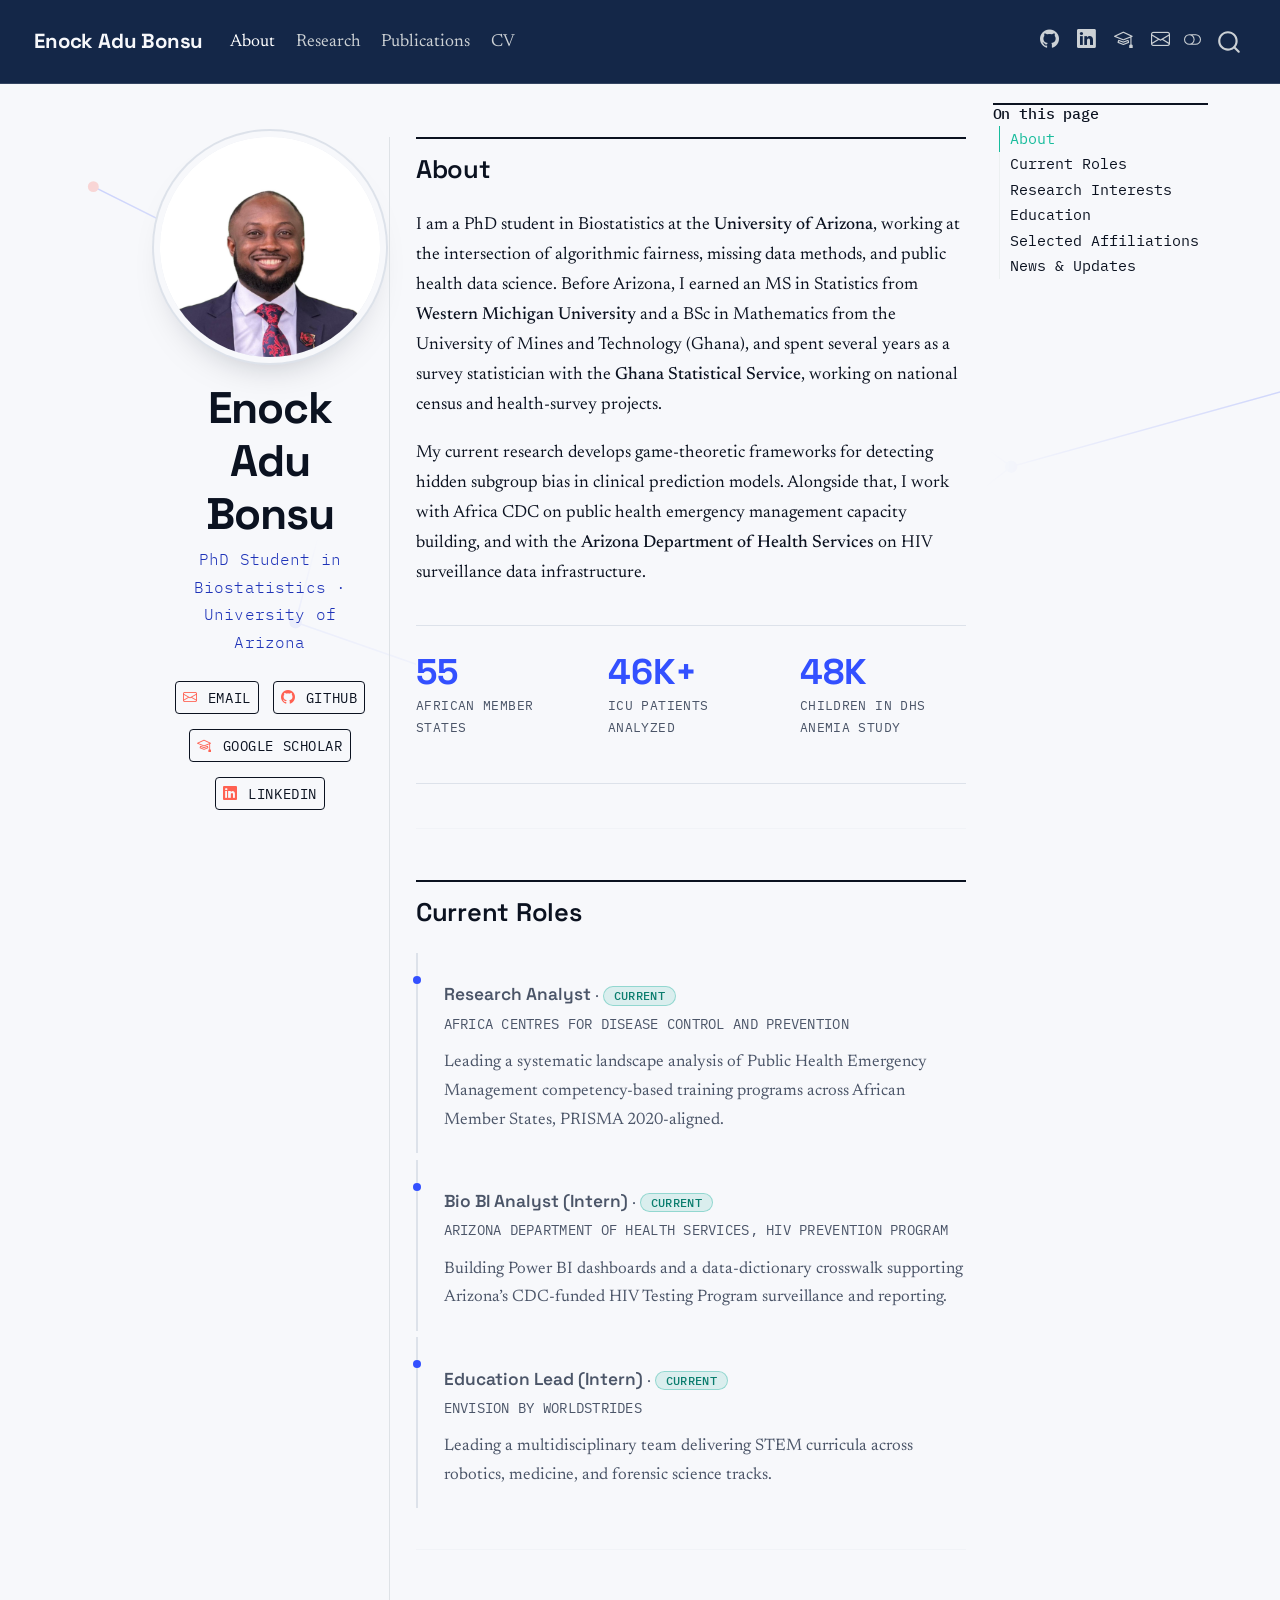
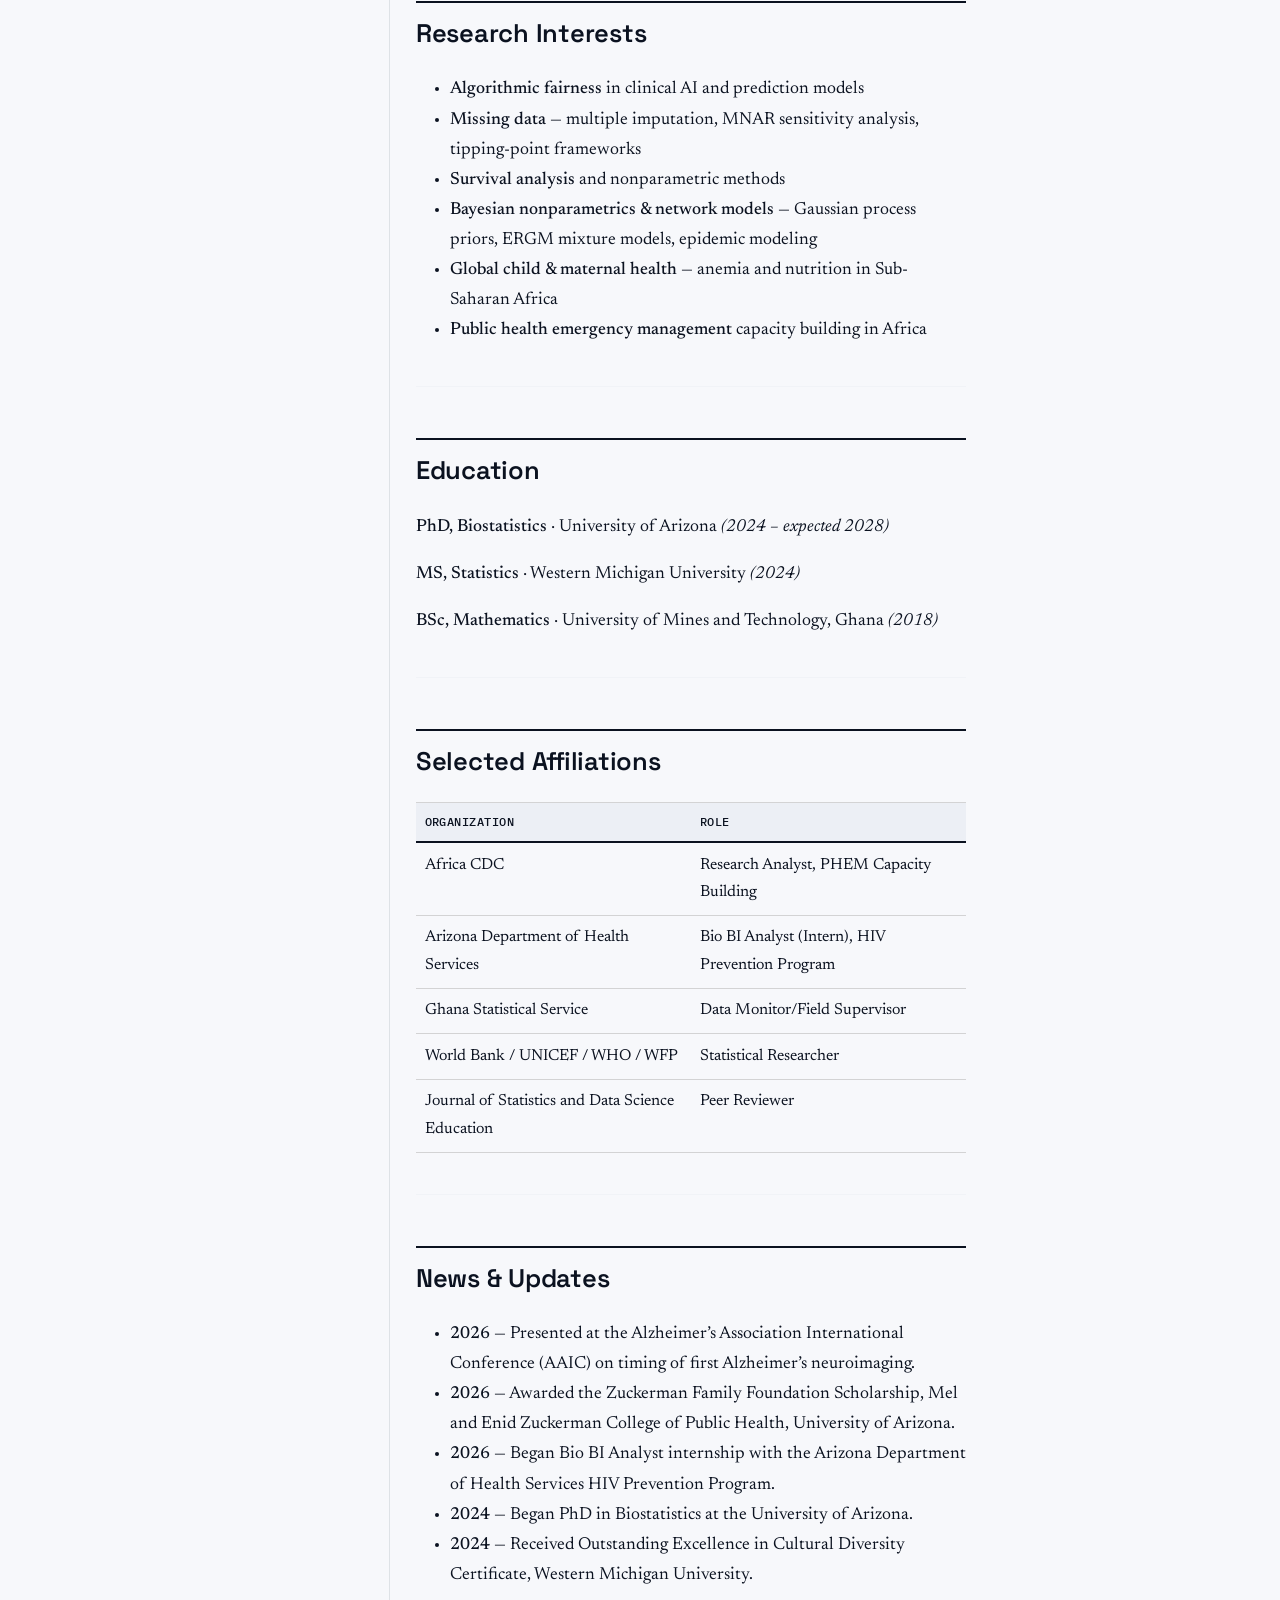
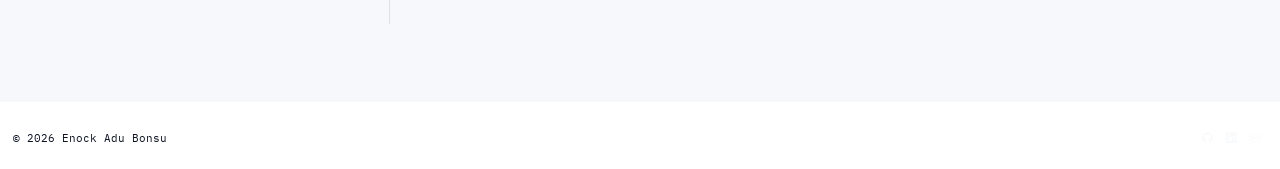
==== commit 0789eddd: "updates" ====
--- a/docs/index.html
+++ b/docs/index.html
@@ -72,6 +72,7 @@
     "search-label": "Search"
   }
 }</script>
+<meta name="google-site-verification" content="r65sVrbdhy_gZbfDbVUw9LmokINqgH0oRjYNj3IzzGE">
 
 
 <link rel="stylesheet" href="styles.css">
@@ -329,7 +330,7 @@
 <header id="title-block-header" class="quarto-title-block default">
 <div class="quarto-title">
 <h1 class="title">Enock Adu Bonsu</h1>
-<p class="subtitle lead">PhD Candidate in Biostatistics · University of Arizona</p>
+<p class="subtitle lead">PhD Student in Biostatistics · University of Arizona</p>
 </div>
 <div class="quarto-title-meta">
   </div>
@@ -358,8 +359,8 @@
 
 <section id="about" class="level2">
 <h2 data-anchor-id="about">About</h2>
-<p>I’m a PhD student in Biostatistics at the <strong>University of Arizona</strong>, working at the intersection of <strong>algorithmic fairness, missing data methods, and public health data science</strong>. Before Arizona, I earned an MS in Statistics from Western Michigan University and a BSc in Mathematics from the University of Mines and Technology (Ghana), and spent several years as a survey biostatistician with the Ghana Statistical Service on national census and health-survey operations.</p>
-<p>My dissertation develops game-theoretic frameworks for detecting hidden subgroup bias in clinical prediction models. Alongside that, I collaborate with <strong>Africa CDC</strong> on public health emergency management capacity building, and with <strong>Arizona’s Department of Health Services</strong> on HIV surveillance data infrastructure.</p>
+<p>I am a PhD student in Biostatistics at the <strong>University of Arizona</strong>, working at the intersection of algorithmic fairness, missing data methods, and public health data science. Before Arizona, I earned an MS in Statistics from <strong>Western Michigan University</strong> and a BSc in Mathematics from the University of Mines and Technology (Ghana), and spent several years as a survey statistician with the <strong>Ghana Statistical Service</strong>, working on national census and health-survey projects.</p>
+<p>My current research develops game-theoretic frameworks for detecting hidden subgroup bias in clinical prediction models. Alongside that, I work with Africa CDC on public health emergency management capacity building, and with the <strong>Arizona Department of Health Services</strong> on HIV surveillance data infrastructure.</p>
 <div class="stat-strip">
 <div class="stat">
 <p><span class="stat-number">55</span> <span class="stat-label">African Member States</span></p>
@@ -406,8 +407,7 @@
 </section>
 <section id="education" class="level2">
 <h2 data-anchor-id="education">Education</h2>
-<p><strong>PhD, Biostatistics</strong> · University of Arizona <em>(2024 – expected 2028)</em><br>
-Dissertation: game-theoretic frameworks for algorithmic bias detection in clinical prediction models</p>
+<p><strong>PhD, Biostatistics</strong> · University of Arizona <em>(2024 – expected 2028)</em></p>
 <p><strong>MS, Statistics</strong> · Western Michigan University <em>(2024)</em></p>
 <p><strong>BSc, Mathematics</strong> · University of Mines and Technology, Ghana <em>(2018)</em></p>
 <hr>
@@ -453,11 +453,10 @@
 <section id="news-updates" class="level2">
 <h2 data-anchor-id="news-updates">News &amp; Updates</h2>
 <ul>
-<li><strong>2026</strong> — Abstract accepted for oral presentation, APHA Annual Meeting 2026 (San Antonio), on childhood anemia across Ghana, Nigeria, and Tanzania.</li>
 <li><strong>2026</strong> — Presented at the Alzheimer’s Association International Conference (AAIC) on timing of first Alzheimer’s neuroimaging.</li>
 <li><strong>2026</strong> — Awarded the Zuckerman Family Foundation Scholarship, Mel and Enid Zuckerman College of Public Health, University of Arizona.</li>
 <li><strong>2026</strong> — Began Bio BI Analyst internship with the Arizona Department of Health Services HIV Prevention Program.</li>
-<li><strong>2025</strong> — Began PhD in Biostatistics at the University of Arizona.</li>
+<li><strong>2024</strong> — Began PhD in Biostatistics at the University of Arizona.</li>
 <li><strong>2024</strong> — Received Outstanding Excellence in Cultural Diversity Certificate, Western Michigan University.</li>
 </ul>
 
@@ -545,7 +544,7 @@
     }
       var localhostRegex = new RegExp(/^(?:http|https):\/\/localhost\:?[0-9]*\//);
       var mailtoRegex = new RegExp(/^mailto:/);
-        var filterRegex = new RegExp('/' + window.location.host + '/');
+        var filterRegex = new RegExp("https:\/\/enockadubonsu\.com");
       var isInternal = (href) => {
           return filterRegex.test(href) || localhostRegex.test(href) || mailtoRegex.test(href);
       }
